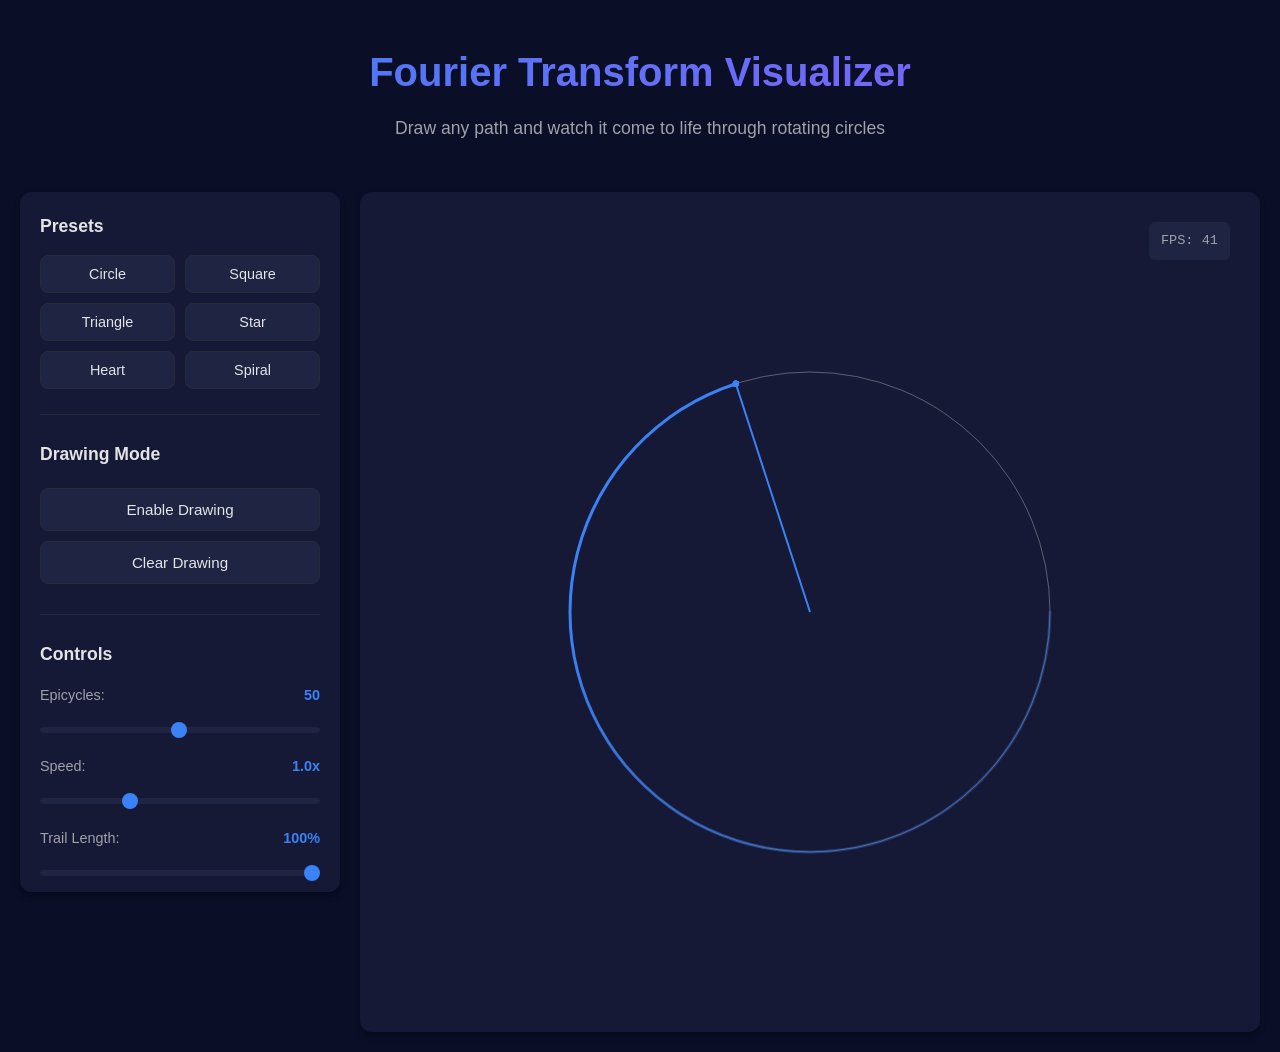
==== index.html @ e7d83fcd "Complete project refactor with modern architecture Major improvements: - Modern web UI with interact" ====
<!DOCTYPE html>
<html lang="en">
<head>
    <meta charset="UTF-8">
    <meta name="viewport" content="width=device-width, initial-scale=1.0">
    <title>Fourier Transform Visualizer</title>
    <link rel="stylesheet" href="css/style.css">
</head>
<body>
    <div class="container">
        <header>
            <h1>Fourier Transform Visualizer</h1>
            <p class="subtitle">Draw any path and watch it come to life through rotating circles</p>
        </header>

        <div class="main-content">
            <div class="sidebar">
                <div class="control-section">
                    <h3>Presets</h3>
                    <div class="button-grid">
                        <button class="preset-btn" data-preset="circle">Circle</button>
                        <button class="preset-btn" data-preset="square">Square</button>
                        <button class="preset-btn" data-preset="triangle">Triangle</button>
                        <button class="preset-btn" data-preset="star">Star</button>
                        <button class="preset-btn" data-preset="heart">Heart</button>
                        <button class="preset-btn" data-preset="spiral">Spiral</button>
                    </div>
                </div>

                <div class="control-section">
                    <h3>Drawing Mode</h3>
                    <button id="drawModeBtn" class="control-btn">Enable Drawing</button>
                    <button id="clearDrawingBtn" class="control-btn secondary">Clear Drawing</button>
                </div>

                <div class="control-section">
                    <h3>Controls</h3>
                    <div class="control-group">
                        <label for="vectorSlider">
                            Epicycles: <span id="vectorCount">50</span>
                        </label>
                        <input type="range" id="vectorSlider" min="1" max="200" value="50" step="1">
                    </div>

                    <div class="control-group">
                        <label for="speedSlider">
                            Speed: <span id="speedValue">1.0x</span>
                        </label>
                        <input type="range" id="speedSlider" min="0.1" max="3" value="1" step="0.1">
                    </div>

                    <div class="control-group">
                        <label for="trailSlider">
                            Trail Length: <span id="trailValue">100%</span>
                        </label>
                        <input type="range" id="trailSlider" min="10" max="100" value="100" step="5">
                    </div>

                    <div class="toggle-group">
                        <label class="toggle">
                            <input type="checkbox" id="showCircles" checked>
                            <span>Show Circles</span>
                        </label>
                        <label class="toggle">
                            <input type="checkbox" id="showVectors" checked>
                            <span>Show Vectors</span>
                        </label>
                        <label class="toggle">
                            <input type="checkbox" id="showPath" checked>
                            <span>Show Path</span>
                        </label>
                    </div>

                    <button id="playPauseBtn" class="control-btn primary">Pause</button>
                    <button id="resetBtn" class="control-btn secondary">Reset</button>
                </div>

                <div class="control-section">
                    <h3>Theme</h3>
                    <button id="themeToggle" class="control-btn">Toggle Theme</button>
                </div>

                <div class="info-section">
                    <h4>About</h4>
                    <p>This visualizer demonstrates how any path can be drawn using rotating circles (epicycles) based on the Discrete Fourier Transform.</p>
                    <p>Each circle represents a frequency component, and their combined rotation traces the original path.</p>
                </div>
            </div>

            <div class="canvas-container">
                <canvas id="canvas"></canvas>
                <div id="fpsCounter">FPS: 60</div>
            </div>
        </div>
    </div>

    <script src="js/complex.js"></script>
    <script src="js/fourier.js"></script>
    <script src="js/presets.js"></script>
    <script src="js/drawing.js"></script>
    <script src="js/main.js"></script>
</body>
</html>
---- css/style.css ----
:root {
    --bg-primary: #0a0e27;
    --bg-secondary: #151935;
    --bg-tertiary: #1e2441;
    --text-primary: #e4e4e7;
    --text-secondary: #a1a1aa;
    --accent: #3b82f6;
    --accent-hover: #2563eb;
    --border: #27293d;
    --success: #10b981;
    --danger: #ef4444;
    --shadow: rgba(0, 0, 0, 0.3);
}

[data-theme="light"] {
    --bg-primary: #f8fafc;
    --bg-secondary: #ffffff;
    --bg-tertiary: #f1f5f9;
    --text-primary: #1e293b;
    --text-secondary: #64748b;
    --accent: #3b82f6;
    --accent-hover: #2563eb;
    --border: #e2e8f0;
    --success: #10b981;
    --danger: #ef4444;
    --shadow: rgba(0, 0, 0, 0.1);
}

* {
    margin: 0;
    padding: 0;
    box-sizing: border-box;
}

body {
    font-family: -apple-system, BlinkMacSystemFont, 'Segoe UI', Roboto, Oxygen, Ubuntu, Cantarell, sans-serif;
    background: var(--bg-primary);
    color: var(--text-primary);
    line-height: 1.6;
    overflow-x: hidden;
}

.container {
    max-width: 1600px;
    margin: 0 auto;
    padding: 20px;
}

header {
    text-align: center;
    margin-bottom: 30px;
    padding: 20px 0;
}

h1 {
    font-size: 2.5rem;
    font-weight: 700;
    background: linear-gradient(135deg, var(--accent), #8b5cf6);
    -webkit-background-clip: text;
    -webkit-text-fill-color: transparent;
    background-clip: text;
    margin-bottom: 10px;
}

.subtitle {
    color: var(--text-secondary);
    font-size: 1.1rem;
}

.main-content {
    display: grid;
    grid-template-columns: 320px 1fr;
    gap: 20px;
    align-items: start;
}

.sidebar {
    background: var(--bg-secondary);
    border-radius: 12px;
    padding: 20px;
    box-shadow: 0 4px 6px var(--shadow);
    max-height: calc(100vh - 200px);
    overflow-y: auto;
    position: sticky;
    top: 20px;
}

.sidebar::-webkit-scrollbar {
    width: 8px;
}

.sidebar::-webkit-scrollbar-track {
    background: var(--bg-tertiary);
    border-radius: 4px;
}

.sidebar::-webkit-scrollbar-thumb {
    background: var(--accent);
    border-radius: 4px;
}

.control-section {
    margin-bottom: 25px;
    padding-bottom: 25px;
    border-bottom: 1px solid var(--border);
}

.control-section:last-child {
    border-bottom: none;
}

.control-section h3 {
    margin-bottom: 15px;
    font-size: 1.1rem;
    color: var(--text-primary);
}

.button-grid {
    display: grid;
    grid-template-columns: repeat(2, 1fr);
    gap: 10px;
}

.preset-btn {
    padding: 10px;
    background: var(--bg-tertiary);
    border: 1px solid var(--border);
    border-radius: 8px;
    color: var(--text-primary);
    cursor: pointer;
    transition: all 0.2s;
    font-size: 0.9rem;
    font-weight: 500;
}

.preset-btn:hover {
    background: var(--accent);
    border-color: var(--accent);
    transform: translateY(-2px);
    box-shadow: 0 4px 8px var(--shadow);
}

.preset-btn:active {
    transform: translateY(0);
}

.control-btn {
    width: 100%;
    padding: 12px;
    margin: 5px 0;
    background: var(--bg-tertiary);
    border: 1px solid var(--border);
    border-radius: 8px;
    color: var(--text-primary);
    cursor: pointer;
    transition: all 0.2s;
    font-size: 0.95rem;
    font-weight: 500;
}

.control-btn.primary {
    background: var(--accent);
    border-color: var(--accent);
    color: white;
}

.control-btn.primary:hover {
    background: var(--accent-hover);
}

.control-btn.secondary:hover {
    background: var(--bg-primary);
    border-color: var(--accent);
}

.control-btn:active {
    transform: scale(0.98);
}

.control-group {
    margin: 15px 0;
}

.control-group label {
    display: flex;
    justify-content: space-between;
    margin-bottom: 8px;
    color: var(--text-secondary);
    font-size: 0.9rem;
}

.control-group label span {
    color: var(--accent);
    font-weight: 600;
}

input[type="range"] {
    width: 100%;
    height: 6px;
    background: var(--bg-tertiary);
    border-radius: 3px;
    outline: none;
    -webkit-appearance: none;
}

input[type="range"]::-webkit-slider-thumb {
    -webkit-appearance: none;
    appearance: none;
    width: 16px;
    height: 16px;
    background: var(--accent);
    border-radius: 50%;
    cursor: pointer;
    transition: all 0.2s;
}

input[type="range"]::-webkit-slider-thumb:hover {
    background: var(--accent-hover);
    transform: scale(1.2);
}

input[type="range"]::-moz-range-thumb {
    width: 16px;
    height: 16px;
    background: var(--accent);
    border-radius: 50%;
    cursor: pointer;
    border: none;
}

.toggle-group {
    display: flex;
    flex-direction: column;
    gap: 10px;
    margin: 15px 0;
}

.toggle {
    display: flex;
    align-items: center;
    cursor: pointer;
    user-select: none;
}

.toggle input {
    margin-right: 10px;
    width: 16px;
    height: 16px;
    cursor: pointer;
    accent-color: var(--accent);
}

.toggle span {
    color: var(--text-secondary);
    font-size: 0.9rem;
}

.info-section {
    margin-top: 20px;
}

.info-section h4 {
    margin-bottom: 10px;
    color: var(--text-primary);
}

.info-section p {
    color: var(--text-secondary);
    font-size: 0.85rem;
    margin-bottom: 10px;
}

.canvas-container {
    background: var(--bg-secondary);
    border-radius: 12px;
    padding: 20px;
    box-shadow: 0 4px 6px var(--shadow);
    position: relative;
    display: flex;
    justify-content: center;
    align-items: center;
    min-height: 600px;
}

#canvas {
    border-radius: 8px;
    cursor: crosshair;
    max-width: 100%;
    height: auto;
}

#fpsCounter {
    position: absolute;
    top: 30px;
    right: 30px;
    background: var(--bg-tertiary);
    padding: 8px 12px;
    border-radius: 6px;
    font-size: 0.85rem;
    color: var(--text-secondary);
    font-family: 'Courier New', monospace;
}

@media (max-width: 1024px) {
    .main-content {
        grid-template-columns: 1fr;
    }

    .sidebar {
        position: relative;
        top: 0;
        max-height: none;
    }

    h1 {
        font-size: 2rem;
    }
}

@media (max-width: 768px) {
    .container {
        padding: 10px;
    }

    h1 {
        font-size: 1.75rem;
    }

    .subtitle {
        font-size: 0.95rem;
    }

    .button-grid {
        grid-template-columns: 1fr;
    }
}

.drawing-active {
    cursor: crosshair !important;
}

.control-btn.active {
    background: var(--success);
    border-color: var(--success);
    color: white;
}
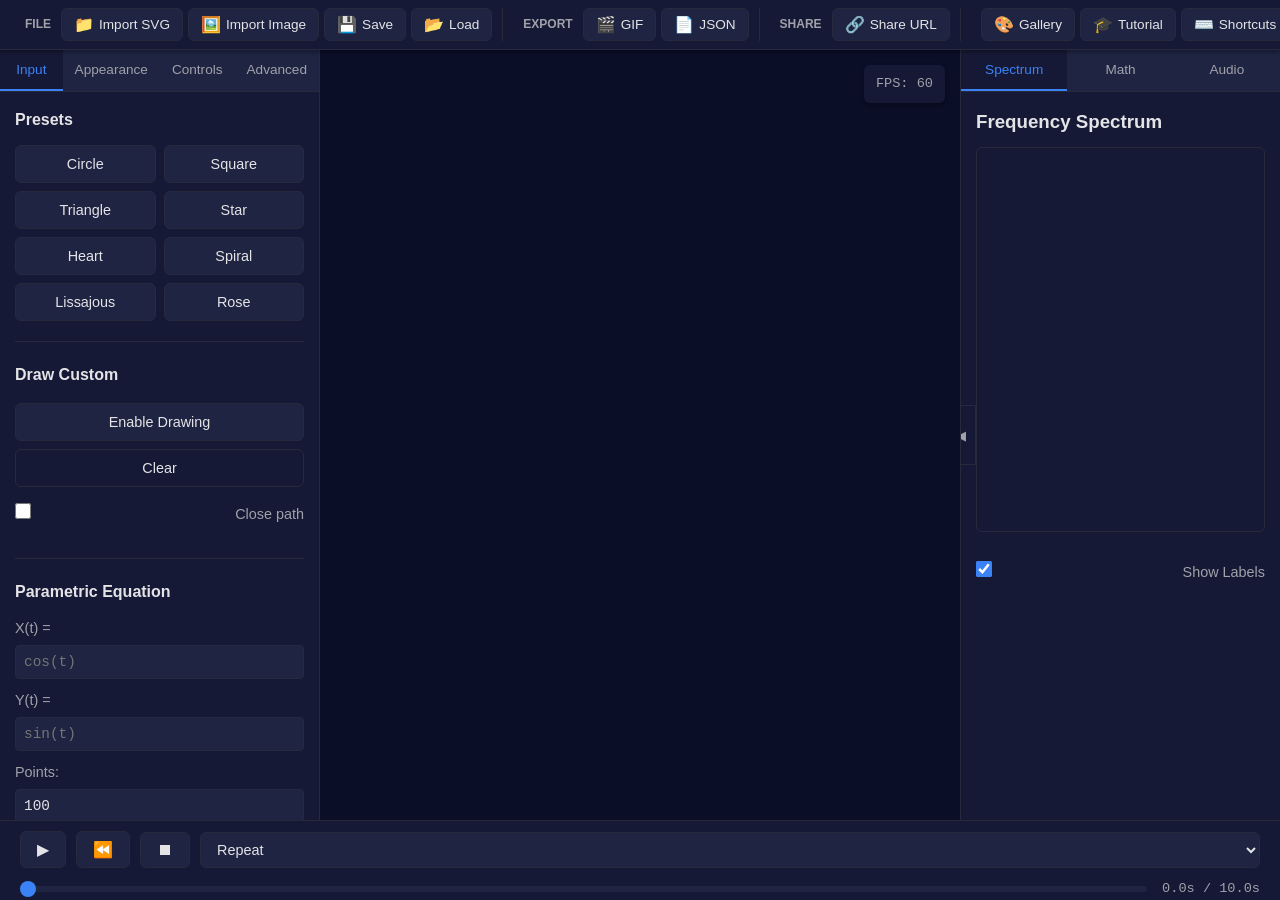
==== commit 5577c7fc: "Add 20+ pro features - complete modernization Major Features Added: - Professional 3-panel UI with t" ====
--- a/index.html
+++ b/index.html
@@ -3,18 +3,77 @@
 <head>
     <meta charset="UTF-8">
     <meta name="viewport" content="width=device-width, initial-scale=1.0">
-    <title>Fourier Transform Visualizer</title>
+    <title>Fourier Transform Visualizer Pro</title>
     <link rel="stylesheet" href="css/style.css">
 </head>
 <body>
-    <div class="container">
-        <header>
-            <h1>Fourier Transform Visualizer</h1>
-            <p class="subtitle">Draw any path and watch it come to life through rotating circles</p>
-        </header>
-
-        <div class="main-content">
-            <div class="sidebar">
+    <!-- Top Toolbar -->
+    <div class="toolbar">
+        <div class="toolbar-section">
+            <div class="toolbar-group">
+                <label class="toolbar-label">File</label>
+                <button class="toolbar-btn" id="importSvgBtn" title="Import SVG file">
+                    <span class="icon">📁</span> Import SVG
+                </button>
+                <button class="toolbar-btn" id="importImageBtn" title="Import image">
+                    <span class="icon">🖼️</span> Import Image
+                </button>
+                <button class="toolbar-btn" id="saveProjectBtn" title="Save project">
+                    <span class="icon">💾</span> Save
+                </button>
+                <button class="toolbar-btn" id="loadProjectBtn" title="Load project">
+                    <span class="icon">📂</span> Load
+                </button>
+            </div>
+            <div class="toolbar-group">
+                <label class="toolbar-label">Export</label>
+                <button class="toolbar-btn" id="exportGifBtn" title="Export as GIF">
+                    <span class="icon">🎬</span> GIF
+                </button>
+                <button class="toolbar-btn" id="exportJsonBtn" title="Export as JSON">
+                    <span class="icon">📄</span> JSON
+                </button>
+            </div>
+            <div class="toolbar-group">
+                <label class="toolbar-label">Share</label>
+                <button class="toolbar-btn" id="shareUrlBtn" title="Share via URL">
+                    <span class="icon">🔗</span> Share URL
+                </button>
+            </div>
+            <div class="toolbar-group">
+                <button class="toolbar-btn" id="galleryBtn" title="Example gallery">
+                    <span class="icon">🎨</span> Gallery
+                </button>
+                <button class="toolbar-btn" id="tutorialBtn" title="Start tutorial">
+                    <span class="icon">🎓</span> Tutorial
+                </button>
+                <button class="toolbar-btn" id="shortcutsBtn" title="Keyboard shortcuts">
+                    <span class="icon">⌨️</span> Shortcuts
+                </button>
+            </div>
+        </div>
+        <div class="toolbar-section">
+            <button class="toolbar-btn" id="themeToggle">
+                <span class="icon">🌓</span> Theme
+            </button>
+            <button class="toolbar-btn" id="fullscreenBtn">
+                <span class="icon">⛶</span>
+            </button>
+        </div>
+    </div>
+
+    <div class="main-container">
+        <!-- Left Sidebar -->
+        <div class="sidebar left-sidebar">
+            <div class="sidebar-tabs">
+                <button class="tab-btn active" data-tab="input">Input</button>
+                <button class="tab-btn" data-tab="appearance">Appearance</button>
+                <button class="tab-btn" data-tab="controls">Controls</button>
+                <button class="tab-btn" data-tab="advanced">Advanced</button>
+            </div>
+
+            <!-- Input Tab -->
+            <div class="tab-content active" data-tab="input">
                 <div class="control-section">
                     <h3>Presets</h3>
                     <div class="button-grid">
@@ -24,35 +83,100 @@
                         <button class="preset-btn" data-preset="star">Star</button>
                         <button class="preset-btn" data-preset="heart">Heart</button>
                         <button class="preset-btn" data-preset="spiral">Spiral</button>
-                    </div>
-                </div>
-
-                <div class="control-section">
-                    <h3>Drawing Mode</h3>
+                        <button class="preset-btn" data-preset="lissajous">Lissajous</button>
+                        <button class="preset-btn" data-preset="rose">Rose</button>
+                    </div>
+                </div>
+
+                <div class="control-section">
+                    <h3>Draw Custom</h3>
                     <button id="drawModeBtn" class="control-btn">Enable Drawing</button>
-                    <button id="clearDrawingBtn" class="control-btn secondary">Clear Drawing</button>
-                </div>
-
-                <div class="control-section">
-                    <h3>Controls</h3>
-                    <div class="control-group">
-                        <label for="vectorSlider">
-                            Epicycles: <span id="vectorCount">50</span>
+                    <button id="clearDrawingBtn" class="control-btn secondary">Clear</button>
+                    <div class="control-group">
+                        <label>
+                            <input type="checkbox" id="closePathCheck"> Close path
                         </label>
+                    </div>
+                </div>
+
+                <div class="control-section">
+                    <h3>Parametric Equation</h3>
+                    <div class="input-group">
+                        <label>X(t) =</label>
+                        <input type="text" id="paramX" placeholder="cos(t)" class="param-input">
+                    </div>
+                    <div class="input-group">
+                        <label>Y(t) =</label>
+                        <input type="text" id="paramY" placeholder="sin(t)" class="param-input">
+                    </div>
+                    <div class="input-group">
+                        <label>Points:</label>
+                        <input type="number" id="paramPoints" value="100" min="10" max="500" class="param-input">
+                    </div>
+                    <button id="applyParamBtn" class="control-btn primary">Apply</button>
+                </div>
+            </div>
+
+            <!-- Appearance Tab -->
+            <div class="tab-content" data-tab="appearance">
+                <div class="control-section">
+                    <h3>Colors</h3>
+                    <div class="color-picker-group">
+                        <label>Background:</label>
+                        <input type="color" id="bgColor" value="#151935">
+                    </div>
+                    <div class="color-picker-group">
+                        <label>Circles:</label>
+                        <input type="color" id="circleColor" value="#ffffff">
+                        <input type="range" id="circleOpacity" min="0" max="100" value="30" class="opacity-slider">
+                    </div>
+                    <div class="color-picker-group">
+                        <label>Vectors:</label>
+                        <input type="color" id="vectorColor" value="#3b82f6">
+                    </div>
+                    <div class="color-picker-group">
+                        <label>Path:</label>
+                        <input type="color" id="pathColor" value="#3b82f6">
+                    </div>
+                </div>
+
+                <div class="control-section">
+                    <h3>Effects</h3>
+                    <label class="toggle">
+                        <input type="checkbox" id="rainbowMode">
+                        <span>Rainbow Trail</span>
+                    </label>
+                    <label class="toggle">
+                        <input type="checkbox" id="glowEffect">
+                        <span>Glow Effect</span>
+                    </label>
+                    <label class="toggle">
+                        <input type="checkbox" id="particleEffect">
+                        <span>Particle Trail</span>
+                    </label>
+                    <div class="control-group">
+                        <label>Trail Width: <span id="trailWidthValue">3</span>px</label>
+                        <input type="range" id="trailWidth" min="1" max="10" value="3">
+                    </div>
+                </div>
+            </div>
+
+            <!-- Controls Tab -->
+            <div class="tab-content" data-tab="controls">
+                <div class="control-section">
+                    <h3>Visualization</h3>
+                    <div class="control-group">
+                        <label>Epicycles: <span id="vectorCount">50</span></label>
                         <input type="range" id="vectorSlider" min="1" max="200" value="50" step="1">
                     </div>
 
                     <div class="control-group">
-                        <label for="speedSlider">
-                            Speed: <span id="speedValue">1.0x</span>
-                        </label>
-                        <input type="range" id="speedSlider" min="0.1" max="3" value="1" step="0.1">
-                    </div>
-
-                    <div class="control-group">
-                        <label for="trailSlider">
-                            Trail Length: <span id="trailValue">100%</span>
-                        </label>
+                        <label>Speed: <span id="speedValue">1.0x</span></label>
+                        <input type="range" id="speedSlider" min="0.1" max="5" value="1" step="0.1">
+                    </div>
+
+                    <div class="control-group">
+                        <label>Trail Length: <span id="trailValue">100%</span></label>
                         <input type="range" id="trailSlider" min="10" max="100" value="100" step="5">
                     </div>
 
@@ -70,34 +194,193 @@
                             <span>Show Path</span>
                         </label>
                     </div>
-
-                    <button id="playPauseBtn" class="control-btn primary">Pause</button>
-                    <button id="resetBtn" class="control-btn secondary">Reset</button>
-                </div>
-
-                <div class="control-section">
-                    <h3>Theme</h3>
-                    <button id="themeToggle" class="control-btn">Toggle Theme</button>
-                </div>
-
-                <div class="info-section">
-                    <h4>About</h4>
-                    <p>This visualizer demonstrates how any path can be drawn using rotating circles (epicycles) based on the Discrete Fourier Transform.</p>
-                    <p>Each circle represents a frequency component, and their combined rotation traces the original path.</p>
-                </div>
-            </div>
-
-            <div class="canvas-container">
-                <canvas id="canvas"></canvas>
-                <div id="fpsCounter">FPS: 60</div>
-            </div>
-        </div>
-    </div>
-
+                </div>
+            </div>
+
+            <!-- Advanced Tab -->
+            <div class="tab-content" data-tab="advanced">
+                <div class="control-section">
+                    <h3>Path Editor</h3>
+                    <button id="editModeBtn" class="control-btn">Enable Edit Mode</button>
+                    <button id="undoBtn" class="control-btn secondary">Undo</button>
+                    <button id="redoBtn" class="control-btn secondary">Redo</button>
+                </div>
+
+                <div class="control-section">
+                    <h3>Playback</h3>
+                    <label class="toggle">
+                        <input type="checkbox" id="stepMode">
+                        <span>Step-by-Step Mode</span>
+                    </label>
+                    <button id="stepForwardBtn" class="control-btn">Step Forward</button>
+                </div>
+
+                <div class="control-section">
+                    <h3>Performance</h3>
+                    <label class="toggle">
+                        <input type="checkbox" id="performanceMode">
+                        <span>Performance Mode</span>
+                    </label>
+                    <div class="control-group">
+                        <label>Target FPS: <span id="targetFpsValue">60</span></label>
+                        <input type="range" id="targetFps" min="30" max="120" value="60" step="10">
+                    </div>
+                </div>
+
+                <div class="control-section">
+                    <h3>Multiple Paths</h3>
+                    <button id="addPathBtn" class="control-btn primary">Add Path</button>
+                    <div id="pathsList" class="paths-list"></div>
+                </div>
+            </div>
+        </div>
+
+        <!-- Canvas Area -->
+        <div class="canvas-area">
+            <canvas id="canvas"></canvas>
+            <div id="fpsCounter">FPS: 60</div>
+            <div id="recordingIndicator" class="hidden">🔴 Recording...</div>
+        </div>
+
+        <!-- Right Panel -->
+        <div class="sidebar right-sidebar" id="rightPanel">
+            <button class="panel-toggle" id="rightPanelToggle">◀</button>
+
+            <div class="sidebar-tabs">
+                <button class="tab-btn active" data-tab="spectrum">Spectrum</button>
+                <button class="tab-btn" data-tab="math">Math</button>
+                <button class="tab-btn" data-tab="audio">Audio</button>
+            </div>
+
+            <div class="tab-content active" data-tab="spectrum">
+                <h3>Frequency Spectrum</h3>
+                <canvas id="spectrumCanvas" width="300" height="400"></canvas>
+                <div class="control-group">
+                    <label>
+                        <input type="checkbox" id="showSpectrumLabels" checked>
+                        Show Labels
+                    </label>
+                </div>
+            </div>
+
+            <div class="tab-content" data-tab="math">
+                <h3>Fourier Coefficients</h3>
+                <div id="mathPanel" class="math-panel"></div>
+                <button id="exportCoeffBtn" class="control-btn secondary">Export Coefficients</button>
+            </div>
+
+            <div class="tab-content" data-tab="audio">
+                <h3>Audio Visualization</h3>
+                <button id="audioToggleBtn" class="control-btn primary">Enable Microphone</button>
+                <canvas id="audioCanvas" width="300" height="200"></canvas>
+                <div class="control-group">
+                    <label>Sensitivity: <span id="audioSensitivity">50</span></label>
+                    <input type="range" id="audioSensSlider" min="1" max="100" value="50">
+                </div>
+            </div>
+        </div>
+    </div>
+
+    <!-- Timeline -->
+    <div class="timeline">
+        <div class="timeline-controls">
+            <button class="timeline-btn" id="playPauseBtn" title="Play/Pause (Space)">▶</button>
+            <button class="timeline-btn" id="reverseBtn" title="Reverse">⏪</button>
+            <button class="timeline-btn" id="resetBtn" title="Reset">⏹</button>
+            <select id="loopMode" class="loop-select" title="Loop mode">
+                <option value="repeat">Repeat</option>
+                <option value="once">Once</option>
+                <option value="pingpong">Ping-Pong</option>
+            </select>
+        </div>
+        <div class="timeline-scrubber">
+            <input type="range" id="timeSlider" min="0" max="1000" value="0" step="1">
+            <div class="time-display">
+                <span id="currentTime">0.0s</span> / <span id="totalTime">10.0s</span>
+            </div>
+        </div>
+    </div>
+
+    <!-- Modals -->
+    <div id="galleryModal" class="modal">
+        <div class="modal-content">
+            <span class="close">&times;</span>
+            <h2>Example Gallery</h2>
+            <div id="galleryGrid" class="gallery-grid"></div>
+        </div>
+    </div>
+
+    <div id="tutorialModal" class="modal">
+        <div class="modal-content">
+            <span class="close">&times;</span>
+            <div id="tutorialContent"></div>
+            <div class="tutorial-nav">
+                <button id="tutorialPrev" class="control-btn secondary">Previous</button>
+                <span id="tutorialProgress"></span>
+                <button id="tutorialNext" class="control-btn primary">Next</button>
+            </div>
+        </div>
+    </div>
+
+    <div id="shortcutsModal" class="modal">
+        <div class="modal-content">
+            <span class="close">&times;</span>
+            <h2>Keyboard Shortcuts</h2>
+            <div id="shortcutsList" class="shortcuts-list"></div>
+        </div>
+    </div>
+
+    <div id="exportModal" class="modal">
+        <div class="modal-content">
+            <span class="close">&times;</span>
+            <h2>Export GIF</h2>
+            <div class="export-settings">
+                <div class="control-group">
+                    <label>Duration (seconds):</label>
+                    <input type="number" id="gifDuration" value="5" min="1" max="30">
+                </div>
+                <div class="control-group">
+                    <label>Frame Rate:</label>
+                    <input type="number" id="gifFrameRate" value="30" min="10" max="60">
+                </div>
+                <div class="control-group">
+                    <label>Quality:</label>
+                    <select id="gifQuality">
+                        <option value="10">High</option>
+                        <option value="20" selected>Medium</option>
+                        <option value="30">Low</option>
+                    </select>
+                </div>
+                <div id="exportProgress" class="hidden">
+                    <progress id="exportProgressBar" max="100" value="0"></progress>
+                    <span id="exportProgressText">0%</span>
+                </div>
+                <button id="startExportBtn" class="control-btn primary">Start Export</button>
+            </div>
+        </div>
+    </div>
+
+    <!-- Hidden file inputs -->
+    <input type="file" id="svgFileInput" accept=".svg" style="display: none;">
+    <input type="file" id="imageFileInput" accept="image/*" style="display: none;">
+    <input type="file" id="projectFileInput" accept=".json" style="display: none;">
+
+    <!-- Scripts -->
     <script src="js/complex.js"></script>
     <script src="js/fourier.js"></script>
     <script src="js/presets.js"></script>
     <script src="js/drawing.js"></script>
+    <script src="js/pathEditor.js"></script>
+    <script src="js/parametric.js"></script>
+    <script src="js/fileHandlers.js"></script>
+    <script src="js/exportGif.js"></script>
+    <script src="js/urlShare.js"></script>
+    <script src="js/spectrum.js"></script>
+    <script src="js/audioVisualizer.js"></script>
+    <script src="js/gallery.js"></script>
+    <script src="js/tutorial.js"></script>
+    <script src="js/keyboard.js"></script>
+    <script src="js/undoRedo.js"></script>
     <script src="js/main.js"></script>
 </body>
 </html>
--- a/css/style.css
+++ b/css/style.css
@@ -9,7 +9,11 @@
     --border: #27293d;
     --success: #10b981;
     --danger: #ef4444;
+    --warning: #f59e0b;
     --shadow: rgba(0, 0, 0, 0.3);
+    --toolbar-height: 50px;
+    --timeline-height: 80px;
+    --sidebar-width: 320px;
 }
 
 [data-theme="light"] {
@@ -18,11 +22,7 @@
     --bg-tertiary: #f1f5f9;
     --text-primary: #1e293b;
     --text-secondary: #64748b;
-    --accent: #3b82f6;
-    --accent-hover: #2563eb;
     --border: #e2e8f0;
-    --success: #10b981;
-    --danger: #ef4444;
     --shadow: rgba(0, 0, 0, 0.1);
 }
 
@@ -37,52 +37,125 @@
     background: var(--bg-primary);
     color: var(--text-primary);
     line-height: 1.6;
-    overflow-x: hidden;
-}
-
-.container {
-    max-width: 1600px;
-    margin: 0 auto;
-    padding: 20px;
-}
-
-header {
-    text-align: center;
-    margin-bottom: 30px;
-    padding: 20px 0;
-}
-
-h1 {
-    font-size: 2.5rem;
-    font-weight: 700;
-    background: linear-gradient(135deg, var(--accent), #8b5cf6);
-    -webkit-background-clip: text;
-    -webkit-text-fill-color: transparent;
-    background-clip: text;
-    margin-bottom: 10px;
-}
-
-.subtitle {
-    color: var(--text-secondary);
-    font-size: 1.1rem;
-}
-
-.main-content {
-    display: grid;
-    grid-template-columns: 320px 1fr;
-    gap: 20px;
-    align-items: start;
-}
-
+    overflow: hidden;
+    height: 100vh;
+    display: flex;
+    flex-direction: column;
+}
+
+/* Toolbar */
+.toolbar {
+    height: var(--toolbar-height);
+    background: var(--bg-secondary);
+    border-bottom: 1px solid var(--border);
+    display: flex;
+    align-items: center;
+    justify-content: space-between;
+    padding: 0 15px;
+    box-shadow: 0 2px 4px var(--shadow);
+    z-index: 100;
+}
+
+.toolbar-section {
+    display: flex;
+    align-items: center;
+    gap: 10px;
+}
+
+.toolbar-group {
+    display: flex;
+    align-items: center;
+    gap: 5px;
+    padding: 0 10px;
+    border-right: 1px solid var(--border);
+}
+
+.toolbar-group:last-child {
+    border-right: none;
+}
+
+.toolbar-label {
+    font-size: 0.75rem;
+    color: var(--text-secondary);
+    text-transform: uppercase;
+    font-weight: 600;
+    margin-right: 5px;
+}
+
+.toolbar-btn {
+    background: var(--bg-tertiary);
+    border: 1px solid var(--border);
+    color: var(--text-primary);
+    padding: 6px 12px;
+    border-radius: 6px;
+    cursor: pointer;
+    font-size: 0.85rem;
+    transition: all 0.2s;
+    display: flex;
+    align-items: center;
+    gap: 5px;
+    white-space: nowrap;
+}
+
+.toolbar-btn:hover {
+    background: var(--accent);
+    border-color: var(--accent);
+}
+
+.toolbar-btn .icon {
+    font-size: 1rem;
+}
+
+/* Main Container */
+.main-container {
+    flex: 1;
+    display: flex;
+    overflow: hidden;
+    position: relative;
+}
+
+/* Sidebars */
 .sidebar {
-    background: var(--bg-secondary);
-    border-radius: 12px;
-    padding: 20px;
-    box-shadow: 0 4px 6px var(--shadow);
-    max-height: calc(100vh - 200px);
+    width: var(--sidebar-width);
+    background: var(--bg-secondary);
+    border-right: 1px solid var(--border);
     overflow-y: auto;
-    position: sticky;
-    top: 20px;
+    display: flex;
+    flex-direction: column;
+}
+
+.right-sidebar {
+    border-right: none;
+    border-left: 1px solid var(--border);
+    position: relative;
+}
+
+.right-sidebar.collapsed {
+    width: 40px;
+}
+
+.panel-toggle {
+    position: absolute;
+    left: -15px;
+    top: 50%;
+    transform: translateY(-50%);
+    width: 30px;
+    height: 60px;
+    background: var(--bg-secondary);
+    border: 1px solid var(--border);
+    border-radius: 15px 0 0 15px;
+    cursor: pointer;
+    display: flex;
+    align-items: center;
+    justify-content: center;
+    color: var(--text-secondary);
+    transition: all 0.2s;
+    z-index: 10;
+}
+
+.panel-toggle:hover {
+    background: var(--accent);
+    color: white;
 }
 
 .sidebar::-webkit-scrollbar {
@@ -91,7 +164,6 @@
 
 .sidebar::-webkit-scrollbar-track {
     background: var(--bg-tertiary);
-    border-radius: 4px;
 }
 
 .sidebar::-webkit-scrollbar-thumb {
@@ -99,9 +171,53 @@
     border-radius: 4px;
 }
 
+/* Tabs */
+.sidebar-tabs {
+    display: flex;
+    background: var(--bg-tertiary);
+    border-bottom: 1px solid var(--border);
+    position: sticky;
+    top: 0;
+    z-index: 10;
+}
+
+.tab-btn {
+    flex: 1;
+    padding: 12px;
+    background: transparent;
+    border: none;
+    color: var(--text-secondary);
+    cursor: pointer;
+    font-size: 0.85rem;
+    font-weight: 500;
+    transition: all 0.2s;
+    border-bottom: 2px solid transparent;
+}
+
+.tab-btn:hover {
+    color: var(--text-primary);
+    background: var(--bg-secondary);
+}
+
+.tab-btn.active {
+    color: var(--accent);
+    border-bottom-color: var(--accent);
+    background: var(--bg-secondary);
+}
+
+.tab-content {
+    display: none;
+    padding: 15px;
+}
+
+.tab-content.active {
+    display: block;
+}
+
+/* Control Sections */
 .control-section {
-    margin-bottom: 25px;
-    padding-bottom: 25px;
+    margin-bottom: 20px;
+    padding-bottom: 20px;
     border-bottom: 1px solid var(--border);
 }
 
@@ -110,22 +226,41 @@
 }
 
 .control-section h3 {
-    margin-bottom: 15px;
-    font-size: 1.1rem;
+    margin-bottom: 12px;
+    font-size: 1rem;
     color: var(--text-primary);
-}
-
+    font-weight: 600;
+}
+
+.control-group {
+    margin: 12px 0;
+}
+
+.control-group label {
+    display: flex;
+    justify-content: space-between;
+    margin-bottom: 6px;
+    color: var(--text-secondary);
+    font-size: 0.9rem;
+}
+
+.control-group label span {
+    color: var(--accent);
+    font-weight: 600;
+}
+
+/* Buttons */
 .button-grid {
     display: grid;
     grid-template-columns: repeat(2, 1fr);
-    gap: 10px;
-}
-
-.preset-btn {
+    gap: 8px;
+}
+
+.preset-btn, .control-btn {
     padding: 10px;
     background: var(--bg-tertiary);
     border: 1px solid var(--border);
-    border-radius: 8px;
+    border-radius: 6px;
     color: var(--text-primary);
     cursor: pointer;
     transition: all 0.2s;
@@ -133,29 +268,15 @@
     font-weight: 500;
 }
 
-.preset-btn:hover {
+.control-btn {
+    width: 100%;
+    margin: 4px 0;
+}
+
+.preset-btn:hover, .control-btn:hover {
     background: var(--accent);
     border-color: var(--accent);
-    transform: translateY(-2px);
-    box-shadow: 0 4px 8px var(--shadow);
-}
-
-.preset-btn:active {
-    transform: translateY(0);
-}
-
-.control-btn {
-    width: 100%;
-    padding: 12px;
-    margin: 5px 0;
-    background: var(--bg-tertiary);
-    border: 1px solid var(--border);
-    border-radius: 8px;
-    color: var(--text-primary);
-    cursor: pointer;
-    transition: all 0.2s;
-    font-size: 0.95rem;
-    font-weight: 500;
+    transform: translateY(-1px);
 }
 
 .control-btn.primary {
@@ -168,32 +289,17 @@
     background: var(--accent-hover);
 }
 
-.control-btn.secondary:hover {
-    background: var(--bg-primary);
-    border-color: var(--accent);
-}
-
-.control-btn:active {
-    transform: scale(0.98);
-}
-
-.control-group {
-    margin: 15px 0;
-}
-
-.control-group label {
-    display: flex;
-    justify-content: space-between;
-    margin-bottom: 8px;
-    color: var(--text-secondary);
-    font-size: 0.9rem;
-}
-
-.control-group label span {
-    color: var(--accent);
-    font-weight: 600;
-}
-
+.control-btn.secondary {
+    background: var(--bg-secondary);
+}
+
+.control-btn.active {
+    background: var(--success);
+    border-color: var(--success);
+    color: white;
+}
+
+/* Input Elements */
 input[type="range"] {
     width: 100%;
     height: 6px;
@@ -228,119 +334,483 @@
     border: none;
 }
 
-.toggle-group {
-    display: flex;
-    flex-direction: column;
-    gap: 10px;
-    margin: 15px 0;
-}
-
-.toggle {
-    display: flex;
-    align-items: center;
-    cursor: pointer;
-    user-select: none;
-}
-
-.toggle input {
-    margin-right: 10px;
+input[type="text"], input[type="number"], select {
+    width: 100%;
+    padding: 8px;
+    background: var(--bg-tertiary);
+    border: 1px solid var(--border);
+    border-radius: 4px;
+    color: var(--text-primary);
+    font-size: 0.9rem;
+}
+
+input[type="text"]:focus, input[type="number"]:focus, select:focus {
+    outline: none;
+    border-color: var(--accent);
+}
+
+input[type="color"] {
+    width: 50px;
+    height: 35px;
+    border: 1px solid var(--border);
+    border-radius: 4px;
+    cursor: pointer;
+}
+
+input[type="checkbox"] {
     width: 16px;
     height: 16px;
     cursor: pointer;
     accent-color: var(--accent);
 }
 
+.toggle {
+    display: flex;
+    align-items: center;
+    gap: 8px;
+    margin: 8px 0;
+    cursor: pointer;
+    user-select: none;
+}
+
 .toggle span {
     color: var(--text-secondary);
     font-size: 0.9rem;
 }
 
-.info-section {
-    margin-top: 20px;
-}
-
-.info-section h4 {
-    margin-bottom: 10px;
-    color: var(--text-primary);
-}
-
-.info-section p {
-    color: var(--text-secondary);
-    font-size: 0.85rem;
-    margin-bottom: 10px;
-}
-
-.canvas-container {
-    background: var(--bg-secondary);
-    border-radius: 12px;
-    padding: 20px;
-    box-shadow: 0 4px 6px var(--shadow);
+.toggle-group {
+    display: flex;
+    flex-direction: column;
+    gap: 8px;
+    margin: 12px 0;
+}
+
+/* Color Pickers */
+.color-picker-group {
+    display: flex;
+    align-items: center;
+    gap: 10px;
+    margin: 10px 0;
+}
+
+.color-picker-group label {
+    flex: 1;
+    color: var(--text-secondary);
+    font-size: 0.9rem;
+}
+
+.opacity-slider {
+    width: 100px !important;
+}
+
+/* Input Groups */
+.input-group {
+    margin: 10px 0;
+}
+
+.input-group label {
+    display: block;
+    margin-bottom: 5px;
+    color: var(--text-secondary);
+    font-size: 0.9rem;
+}
+
+.param-input {
+    font-family: 'Courier New', monospace;
+}
+
+/* Canvas Area */
+.canvas-area {
+    flex: 1;
     position: relative;
     display: flex;
+    align-items: center;
     justify-content: center;
-    align-items: center;
-    min-height: 600px;
+    background: var(--bg-primary);
+    overflow: hidden;
 }
 
 #canvas {
-    border-radius: 8px;
+    max-width: 100%;
+    max-height: 100%;
     cursor: crosshair;
-    max-width: 100%;
-    height: auto;
 }
 
 #fpsCounter {
     position: absolute;
-    top: 30px;
-    right: 30px;
-    background: var(--bg-tertiary);
+    top: 15px;
+    right: 15px;
+    background: var(--bg-secondary);
     padding: 8px 12px;
     border-radius: 6px;
     font-size: 0.85rem;
     color: var(--text-secondary);
     font-family: 'Courier New', monospace;
-}
-
-@media (max-width: 1024px) {
-    .main-content {
-        grid-template-columns: 1fr;
+    box-shadow: 0 2px 4px var(--shadow);
+}
+
+#recordingIndicator {
+    position: absolute;
+    top: 15px;
+    left: 50%;
+    transform: translateX(-50%);
+    background: var(--danger);
+    color: white;
+    padding: 10px 20px;
+    border-radius: 20px;
+    font-weight: 600;
+    animation: pulse 1.5s infinite;
+}
+
+@keyframes pulse {
+    0%, 100% { opacity: 1; }
+    50% { opacity: 0.7; }
+}
+
+/* Timeline */
+.timeline {
+    height: var(--timeline-height);
+    background: var(--bg-secondary);
+    border-top: 1px solid var(--border);
+    padding: 10px 20px;
+    display: flex;
+    flex-direction: column;
+    gap: 10px;
+}
+
+.timeline-controls {
+    display: flex;
+    align-items: center;
+    gap: 10px;
+}
+
+.timeline-btn {
+    padding: 8px 16px;
+    background: var(--bg-tertiary);
+    border: 1px solid var(--border);
+    border-radius: 6px;
+    color: var(--text-primary);
+    cursor: pointer;
+    font-size: 1rem;
+    transition: all 0.2s;
+}
+
+.timeline-btn:hover {
+    background: var(--accent);
+    border-color: var(--accent);
+}
+
+.loop-select {
+    padding: 8px 12px;
+    background: var(--bg-tertiary);
+    border: 1px solid var(--border);
+    border-radius: 6px;
+    color: var(--text-primary);
+    cursor: pointer;
+}
+
+.timeline-scrubber {
+    flex: 1;
+    display: flex;
+    align-items: center;
+    gap: 15px;
+}
+
+#timeSlider {
+    flex: 1;
+}
+
+.time-display {
+    color: var(--text-secondary);
+    font-size: 0.85rem;
+    font-family: 'Courier New', monospace;
+    white-space: nowrap;
+}
+
+/* Spectrum Canvas */
+#spectrumCanvas, #audioCanvas {
+    width: 100%;
+    height: auto;
+    border: 1px solid var(--border);
+    border-radius: 6px;
+    margin: 10px 0;
+}
+
+/* Math Panel */
+.math-panel {
+    max-height: 400px;
+    overflow-y: auto;
+    background: var(--bg-tertiary);
+    border: 1px solid var(--border);
+    border-radius: 6px;
+    padding: 10px;
+    font-family: 'Courier New', monospace;
+    font-size: 0.8rem;
+}
+
+.math-panel::-webkit-scrollbar {
+    width: 6px;
+}
+
+.math-panel::-webkit-scrollbar-thumb {
+    background: var(--accent);
+    border-radius: 3px;
+}
+
+/* Paths List */
+.paths-list {
+    margin-top: 10px;
+}
+
+.path-item {
+    display: flex;
+    align-items: center;
+    gap: 8px;
+    padding: 8px;
+    background: var(--bg-tertiary);
+    border: 1px solid var(--border);
+    border-radius: 4px;
+    margin: 5px 0;
+}
+
+.path-item input[type="color"] {
+    width: 30px;
+    height: 30px;
+}
+
+.path-item button {
+    padding: 4px 8px;
+    background: var(--danger);
+    border: none;
+    border-radius: 4px;
+    color: white;
+    cursor: pointer;
+}
+
+/* Modals */
+.modal {
+    display: none;
+    position: fixed;
+    z-index: 1000;
+    left: 0;
+    top: 0;
+    width: 100%;
+    height: 100%;
+    background: rgba(0, 0, 0, 0.7);
+    animation: fadeIn 0.2s;
+}
+
+.modal.active {
+    display: flex;
+    align-items: center;
+    justify-content: center;
+}
+
+@keyframes fadeIn {
+    from { opacity: 0; }
+    to { opacity: 1; }
+}
+
+.modal-content {
+    background: var(--bg-secondary);
+    padding: 30px;
+    border-radius: 12px;
+    max-width: 800px;
+    max-height: 80vh;
+    overflow-y: auto;
+    box-shadow: 0 10px 40px var(--shadow);
+    position: relative;
+    animation: slideIn 0.3s;
+}
+
+@keyframes slideIn {
+    from { transform: translateY(-50px); opacity: 0; }
+    to { transform: translateY(0); opacity: 1; }
+}
+
+.modal-content h2 {
+    margin-bottom: 20px;
+    color: var(--text-primary);
+}
+
+.close {
+    position: absolute;
+    right: 20px;
+    top: 20px;
+    font-size: 2rem;
+    font-weight: bold;
+    color: var(--text-secondary);
+    cursor: pointer;
+    transition: color 0.2s;
+}
+
+.close:hover {
+    color: var(--danger);
+}
+
+/* Gallery Grid */
+.gallery-grid {
+    display: grid;
+    grid-template-columns: repeat(auto-fill, minmax(150px, 1fr));
+    gap: 15px;
+    margin-top: 20px;
+}
+
+.gallery-item {
+    aspect-ratio: 1;
+    background: var(--bg-tertiary);
+    border: 2px solid var(--border);
+    border-radius: 8px;
+    cursor: pointer;
+    transition: all 0.2s;
+    overflow: hidden;
+    position: relative;
+}
+
+.gallery-item:hover {
+    border-color: var(--accent);
+    transform: scale(1.05);
+}
+
+.gallery-item canvas {
+    width: 100%;
+    height: 100%;
+}
+
+.gallery-item-name {
+    position: absolute;
+    bottom: 0;
+    left: 0;
+    right: 0;
+    background: rgba(0, 0, 0, 0.8);
+    color: white;
+    padding: 5px;
+    text-align: center;
+    font-size: 0.8rem;
+}
+
+/* Tutorial */
+.tutorial-nav {
+    display: flex;
+    align-items: center;
+    justify-content: space-between;
+    margin-top: 20px;
+    padding-top: 20px;
+    border-top: 1px solid var(--border);
+}
+
+#tutorialContent {
+    min-height: 300px;
+}
+
+#tutorialProgress {
+    color: var(--text-secondary);
+    font-size: 0.9rem;
+}
+
+/* Shortcuts List */
+.shortcuts-list {
+    display: grid;
+    grid-template-columns: repeat(auto-fit, minmax(250px, 1fr));
+    gap: 15px;
+    margin-top: 20px;
+}
+
+.shortcut-item {
+    display: flex;
+    justify-content: space-between;
+    align-items: center;
+    padding: 10px;
+    background: var(--bg-tertiary);
+    border-radius: 6px;
+}
+
+.shortcut-key {
+    background: var(--bg-secondary);
+    padding: 4px 8px;
+    border-radius: 4px;
+    border: 1px solid var(--border);
+    font-family: 'Courier New', monospace;
+    font-size: 0.85rem;
+    color: var(--accent);
+}
+
+/* Export Settings */
+.export-settings {
+    display: flex;
+    flex-direction: column;
+    gap: 15px;
+}
+
+#exportProgress {
+    margin: 15px 0;
+}
+
+#exportProgressBar {
+    width: 100%;
+    height: 20px;
+    border-radius: 10px;
+}
+
+#exportProgressText {
+    display: block;
+    text-align: center;
+    margin-top: 5px;
+    color: var(--text-secondary);
+    font-size: 0.9rem;
+}
+
+/* Utility Classes */
+.hidden {
+    display: none !important;
+}
+
+/* Responsive Design */
+@media (max-width: 1200px) {
+    :root {
+        --sidebar-width: 280px;
+    }
+}
+
+@media (max-width: 900px) {
+    .toolbar-section {
+        flex-wrap: wrap;
+    }
+
+    .main-container {
+        flex-direction: column;
     }
 
     .sidebar {
-        position: relative;
-        top: 0;
-        max-height: none;
-    }
-
-    h1 {
-        font-size: 2rem;
-    }
-}
-
-@media (max-width: 768px) {
-    .container {
-        padding: 10px;
-    }
-
-    h1 {
-        font-size: 1.75rem;
-    }
-
-    .subtitle {
-        font-size: 0.95rem;
+        width: 100%;
+        max-height: 300px;
+    }
+
+    .right-sidebar {
+        display: none;
+    }
+
+    .timeline {
+        height: auto;
+        min-height: var(--timeline-height);
+    }
+}
+
+@media (max-width: 600px) {
+    .toolbar-btn span:not(.icon) {
+        display: none;
     }
 
     .button-grid {
         grid-template-columns: 1fr;
     }
-}
-
-.drawing-active {
-    cursor: crosshair !important;
-}
-
-.control-btn.active {
-    background: var(--success);
-    border-color: var(--success);
-    color: white;
-}
+
+    .sidebar-tabs {
+        font-size: 0.75rem;
+    }
+
+    .modal-content {
+        padding: 20px;
+        max-width: 95%;
+    }
+}
